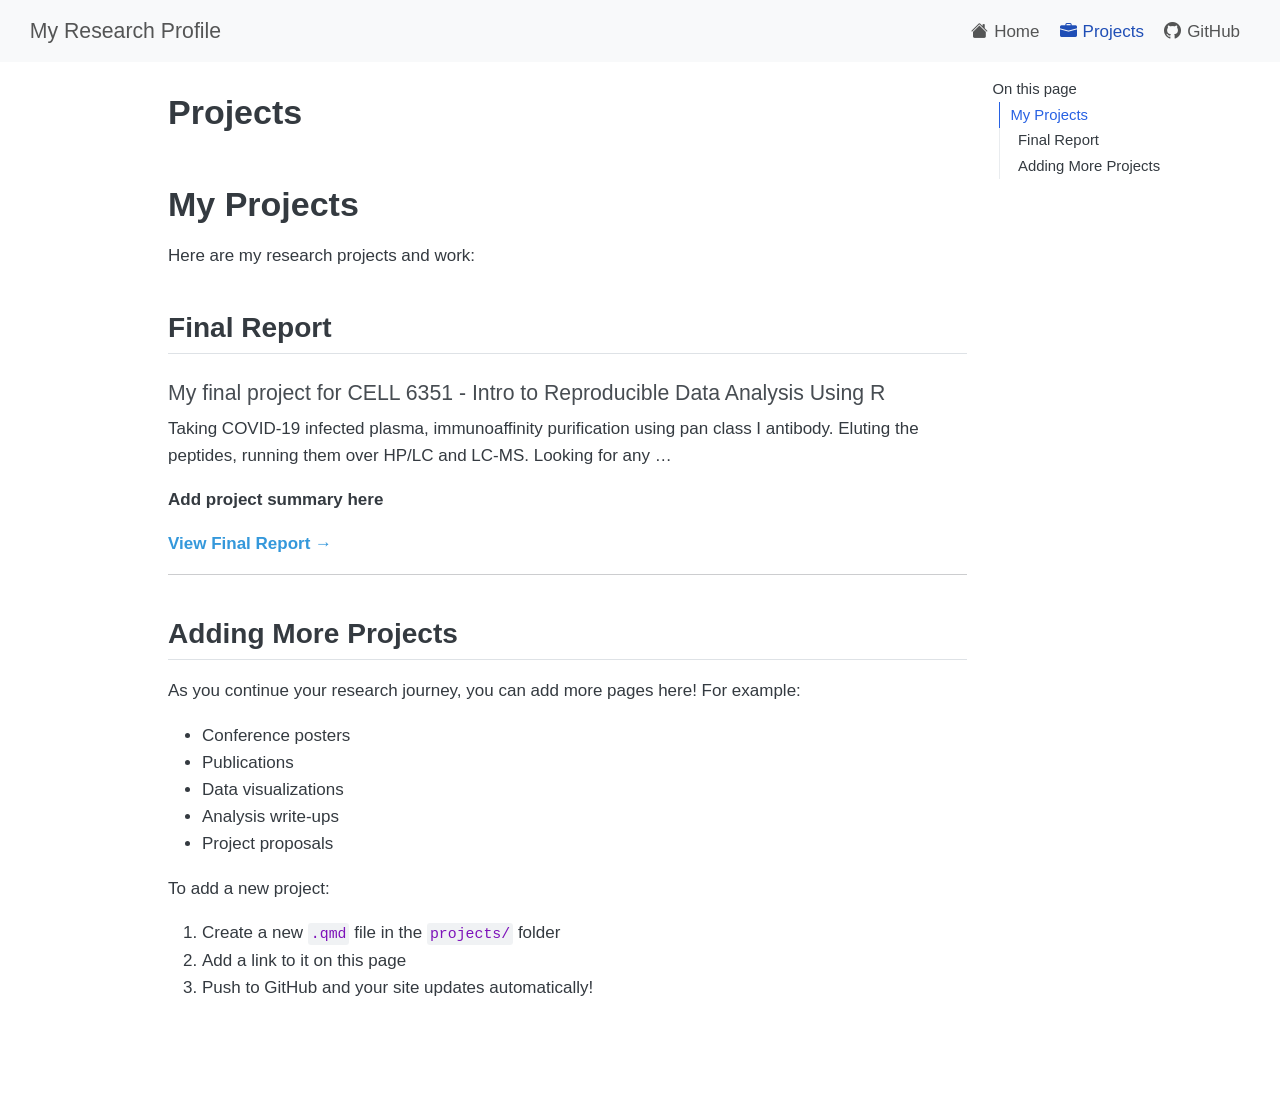
==== docs/projects.html @ 72cbbddb "made website" ====
<!DOCTYPE html>
<html xmlns="http://www.w3.org/1999/xhtml" lang="en" xml:lang="en"><head>

<meta charset="utf-8">
<meta name="generator" content="quarto-1.9.38">

<meta name="viewport" content="width=device-width, initial-scale=1.0, user-scalable=yes">


<title>Projects – My Research Profile</title>
<style>
/* Default styles provided by pandoc.
** See https://pandoc.org/MANUAL.html#variables-for-html for config info.
*/
code{white-space: pre-wrap;}
span.smallcaps{font-variant: small-caps;}
div.columns{display: flex; gap: min(4vw, 1.5em);}
div.column{flex: auto; overflow-x: auto;}
div.hanging-indent{margin-left: 1.5em; text-indent: -1.5em;}
ul.task-list{list-style: none;}
ul.task-list li input[type="checkbox"] {
  width: 0.8em;
  margin: 0 0.8em 0.2em -1em; /* quarto-specific, see https://github.com/quarto-dev/quarto-cli/issues/4556 */ 
  vertical-align: middle;
}
</style>


<script src="site_libs/quarto-nav/quarto-nav.js"></script>
<script src="site_libs/quarto-nav/headroom.min.js"></script>
<script src="site_libs/clipboard/clipboard.min.js"></script>
<script src="site_libs/quarto-search/autocomplete.umd.js"></script>
<script src="site_libs/quarto-search/fuse.min.js"></script>
<script src="site_libs/quarto-search/quarto-search.js"></script>
<meta name="quarto:offset" content="./">
<script src="site_libs/quarto-html/quarto.js" type="module"></script>
<script src="site_libs/quarto-html/tabsets/tabsets.js" type="module"></script>
<script src="site_libs/quarto-html/popper.min.js"></script>
<script src="site_libs/quarto-html/tippy.umd.min.js"></script>
<script src="site_libs/quarto-html/anchor.min.js"></script>
<link href="site_libs/quarto-html/tippy.css" rel="stylesheet">
<link href="site_libs/quarto-html/quarto-syntax-highlighting-15634bcf2e68342d4ad2dfa704d543f6.css" rel="stylesheet" id="quarto-text-highlighting-styles">
<script src="site_libs/bootstrap/bootstrap.min.js"></script>
<link href="site_libs/bootstrap/bootstrap-icons.css" rel="stylesheet">
<link href="site_libs/bootstrap/bootstrap-bda65858d638fb4c085804bc14c4d351.min.css" rel="stylesheet" append-hash="true" id="quarto-bootstrap" data-mode="light">
<script id="quarto-search-options" type="application/json">{
  "location": "navbar",
  "copy-button": false,
  "collapse-after": 3,
  "panel-placement": "end",
  "type": "overlay",
  "limit": 50,
  "keyboard-shortcut": [
    "f",
    "/",
    "s"
  ],
  "show-item-context": false,
  "language": {
    "search-no-results-text": "No results",
    "search-matching-documents-text": "matching documents",
    "search-copy-link-title": "Copy link to search",
    "search-hide-matches-text": "Hide additional matches",
    "search-more-match-text": "more match in this document",
    "search-more-matches-text": "more matches in this document",
    "search-clear-button-title": "Clear",
    "search-text-placeholder": "",
    "search-detached-cancel-button-title": "Cancel",
    "search-submit-button-title": "Submit",
    "search-label": "Search"
  }
}</script>


<link rel="stylesheet" href="styles.css">
</head>

<body class="nav-fixed quarto-light">

<div id="quarto-search-results"></div>
  <header id="quarto-header" class="headroom fixed-top">
    <nav class="navbar navbar-expand-lg " data-bs-theme="dark">
      <div class="navbar-container container-fluid">
      <div class="navbar-brand-container mx-auto">
    <a class="navbar-brand" href="./index.html">
    <span class="navbar-title">My Research Profile</span>
    </a>
  </div>
          <button class="navbar-toggler" type="button" data-bs-toggle="collapse" data-bs-target="#navbarCollapse" aria-controls="navbarCollapse" role="menu" aria-expanded="false" aria-label="Toggle navigation" onclick="if (window.quartoToggleHeadroom) { window.quartoToggleHeadroom(); }">
  <span class="navbar-toggler-icon"></span>
</button>
          <div class="collapse navbar-collapse" id="navbarCollapse">
            <ul class="navbar-nav navbar-nav-scroll ms-auto">
  <li class="nav-item">
    <a class="nav-link" href="./index.html"> <i class="bi bi-house-fill" role="img">
</i> 
<span class="menu-text">Home</span></a>
  </li>  
  <li class="nav-item">
    <a class="nav-link active" href="./projects.html" aria-current="page"> <i class="bi bi-briefcase-fill" role="img">
</i> 
<span class="menu-text">Projects</span></a>
  </li>  
  <li class="nav-item">
    <a class="nav-link" href="https://github.com"> <i class="bi bi-github" role="img">
</i> 
<span class="menu-text">GitHub</span></a>
  </li>  
</ul>
          </div> <!-- /navcollapse -->
            <div class="quarto-navbar-tools">
</div>
      </div> <!-- /container-fluid -->
    </nav>
</header>
<!-- content -->
<div id="quarto-content" class="quarto-container page-columns page-rows-contents page-layout-article page-navbar">
<!-- sidebar -->
<!-- margin-sidebar -->
    <div id="quarto-margin-sidebar" class="sidebar margin-sidebar">
        <nav id="TOC" role="doc-toc" class="toc-active">
    <h2 id="toc-title">On this page</h2>
   
  <ul>
  <li><a href="#my-projects" id="toc-my-projects" class="nav-link active" data-scroll-target="#my-projects">My Projects</a>
  <ul class="collapse">
  <li><a href="#final-report" id="toc-final-report" class="nav-link" data-scroll-target="#final-report">Final Report</a></li>
  <li><a href="#adding-more-projects" id="toc-adding-more-projects" class="nav-link" data-scroll-target="#adding-more-projects">Adding More Projects</a></li>
  </ul></li>
  </ul>
</nav>
    </div>
<!-- main -->
<main class="content" id="quarto-document-content">

<header id="title-block-header" class="quarto-title-block default">
<div class="quarto-title">
<h1 class="title">Projects</h1>
</div>



<div class="quarto-title-meta">

    
  
    
  </div>
  


</header>


<section id="my-projects" class="level1">
<h1>My Projects</h1>
<p>Here are my research projects and work:</p>
<section id="final-report" class="level2">
<h2 class="anchored" data-anchor-id="final-report">Final Report</h2>
<section id="my-final-project-for-cell-6351---intro-to-reproducible-data-analysis-using-r" class="level4">
<h4 class="anchored" data-anchor-id="my-final-project-for-cell-6351---intro-to-reproducible-data-analysis-using-r">My final project for CELL 6351 - Intro to Reproducible Data Analysis Using R</h4>
<p>Taking COVID-19 infected plasma, immunoaffinity purification using pan class I antibody. Eluting the peptides, running them over HP/LC and LC-MS. Looking for any …</p>
<p><strong>Add project summary here</strong></p>
<p><a href="./projects/sHLA_covid_peptides.html"><strong>View Final Report</strong> →</a></p>
<hr>
</section>
</section>
<section id="adding-more-projects" class="level2">
<h2 class="anchored" data-anchor-id="adding-more-projects">Adding More Projects</h2>
<p>As you continue your research journey, you can add more pages here! For example:</p>
<ul>
<li>Conference posters</li>
<li>Publications</li>
<li>Data visualizations</li>
<li>Analysis write-ups</li>
<li>Project proposals</li>
</ul>
<p>To add a new project:</p>
<ol type="1">
<li>Create a new <code>.qmd</code> file in the <code>projects/</code> folder</li>
<li>Add a link to it on this page</li>
<li>Push to GitHub and your site updates automatically!</li>
</ol>


</section>
</section>

</main> <!-- /main -->
<script id="quarto-html-after-body" type="application/javascript">
  window.document.addEventListener("DOMContentLoaded", function (event) {
    const icon = "";
    const anchorJS = new window.AnchorJS();
    anchorJS.options = {
      placement: 'right',
      icon: icon
    };
    anchorJS.add('.anchored');
    const isCodeAnnotation = (el) => {
      for (const clz of el.classList) {
        if (clz.startsWith('code-annotation-')) {                     
          return true;
        }
      }
      return false;
    }
    const onCopySuccess = function(e) {
      // button target
      const button = e.trigger;
      // don't keep focus
      button.blur();
      // flash "checked"
      button.classList.add('code-copy-button-checked');
      var currentTitle = button.getAttribute("title");
      button.setAttribute("title", "Copied!");
      let tooltip;
      if (window.bootstrap) {
        button.setAttribute("data-bs-toggle", "tooltip");
        button.setAttribute("data-bs-placement", "left");
        button.setAttribute("data-bs-title", "Copied!");
        tooltip = new bootstrap.Tooltip(button, 
          { trigger: "manual", 
            customClass: "code-copy-button-tooltip",
            offset: [0, -8]});
        tooltip.show();    
      }
      setTimeout(function() {
        if (tooltip) {
          tooltip.hide();
          button.removeAttribute("data-bs-title");
          button.removeAttribute("data-bs-toggle");
          button.removeAttribute("data-bs-placement");
        }
        button.setAttribute("title", currentTitle);
        button.classList.remove('code-copy-button-checked');
      }, 1000);
      // clear code selection
      e.clearSelection();
    }
    const getTextToCopy = function(trigger) {
      const outerScaffold = trigger.parentElement.cloneNode(true);
      const codeEl = outerScaffold.querySelector('code');
      for (const childEl of codeEl.children) {
        if (isCodeAnnotation(childEl)) {
          childEl.remove();
        }
      }
      return codeEl.innerText;
    }
    const clipboard = new window.ClipboardJS('.code-copy-button:not([data-in-quarto-modal])', {
      text: getTextToCopy
    });
    clipboard.on('success', onCopySuccess);
    if (window.document.getElementById('quarto-embedded-source-code-modal')) {
      const clipboardModal = new window.ClipboardJS('.code-copy-button[data-in-quarto-modal]', {
        text: getTextToCopy,
        container: window.document.getElementById('quarto-embedded-source-code-modal')
      });
      clipboardModal.on('success', onCopySuccess);
    }
      var localhostRegex = new RegExp(/^(?:http|https):\/\/localhost\:?[0-9]*\//);
      var mailtoRegex = new RegExp(/^mailto:/);
        var filterRegex = new RegExp('/' + window.location.host + '/');
      var isInternal = (href) => {
          return filterRegex.test(href) || localhostRegex.test(href) || mailtoRegex.test(href);
      }
      // Inspect non-navigation links and adorn them if external
     var links = window.document.querySelectorAll('a[href]:not(.nav-link):not(.navbar-brand):not(.toc-action):not(.sidebar-link):not(.sidebar-item-toggle):not(.pagination-link):not(.no-external):not([aria-hidden]):not(.dropdown-item):not(.quarto-navigation-tool):not(.about-link)');
      for (var i=0; i<links.length; i++) {
        const link = links[i];
        if (!isInternal(link.href)) {
          // undo the damage that might have been done by quarto-nav.js in the case of
          // links that we want to consider external
          if (link.dataset.originalHref !== undefined) {
            link.href = link.dataset.originalHref;
          }
        }
      }
    function tippyHover(el, contentFn, onTriggerFn, onUntriggerFn) {
      const config = {
        allowHTML: true,
        maxWidth: 500,
        delay: 100,
        arrow: false,
        appendTo: function(el) {
            return el.parentElement;
        },
        interactive: true,
        interactiveBorder: 10,
        theme: 'quarto',
        placement: 'bottom-start',
      };
      if (contentFn) {
        config.content = contentFn;
      }
      if (onTriggerFn) {
        config.onTrigger = onTriggerFn;
      }
      if (onUntriggerFn) {
        config.onUntrigger = onUntriggerFn;
      }
      window.tippy(el, config); 
    }
    const noterefs = window.document.querySelectorAll('a[role="doc-noteref"]');
    for (var i=0; i<noterefs.length; i++) {
      const ref = noterefs[i];
      tippyHover(ref, function() {
        // use id or data attribute instead here
        let href = ref.getAttribute('data-footnote-href') || ref.getAttribute('href');
        try { href = new URL(href).hash; } catch {}
        const id = href.replace(/^#\/?/, "");
        const note = window.document.getElementById(id);
        if (note) {
          return note.innerHTML;
        } else {
          return "";
        }
      });
    }
    const xrefs = window.document.querySelectorAll('a.quarto-xref');
    const processXRef = (id, note) => {
      // Strip column container classes
      const stripColumnClz = (el) => {
        el.classList.remove("page-full", "page-columns");
        if (el.children) {
          for (const child of el.children) {
            stripColumnClz(child);
          }
        }
      }
      stripColumnClz(note)
      if (id === null || id.startsWith('sec-')) {
        // Special case sections, only their first couple elements
        const container = document.createElement("div");
        if (note.children && note.children.length > 2) {
          container.appendChild(note.children[0].cloneNode(true));
          for (let i = 1; i < note.children.length; i++) {
            const child = note.children[i];
            if (child.tagName === "P" && child.innerText === "") {
              continue;
            } else {
              container.appendChild(child.cloneNode(true));
              break;
            }
          }
          if (window.Quarto?.typesetMath) {
            window.Quarto.typesetMath(container);
          }
          return container.innerHTML
        } else {
          if (window.Quarto?.typesetMath) {
            window.Quarto.typesetMath(note);
          }
          return note.innerHTML;
        }
      } else {
        // Remove any anchor links if they are present
        const anchorLink = note.querySelector('a.anchorjs-link');
        if (anchorLink) {
          anchorLink.remove();
        }
        if (window.Quarto?.typesetMath) {
          window.Quarto.typesetMath(note);
        }
        if (note.classList.contains("callout")) {
          return note.outerHTML;
        } else {
          return note.innerHTML;
        }
      }
    }
    for (var i=0; i<xrefs.length; i++) {
      const xref = xrefs[i];
      tippyHover(xref, undefined, function(instance) {
        instance.disable();
        let url = xref.getAttribute('href');
        let hash = undefined; 
        if (url.startsWith('#')) {
          hash = url;
        } else {
          try { hash = new URL(url).hash; } catch {}
        }
        if (hash) {
          const id = hash.replace(/^#\/?/, "");
          const note = window.document.getElementById(id);
          if (note !== null) {
            try {
              const html = processXRef(id, note.cloneNode(true));
              instance.setContent(html);
            } finally {
              instance.enable();
              instance.show();
            }
          } else {
            // See if we can fetch this
            fetch(url.split('#')[0])
            .then(res => res.text())
            .then(html => {
              const parser = new DOMParser();
              const htmlDoc = parser.parseFromString(html, "text/html");
              const note = htmlDoc.getElementById(id);
              if (note !== null) {
                const html = processXRef(id, note);
                instance.setContent(html);
              } 
            }).finally(() => {
              instance.enable();
              instance.show();
            });
          }
        } else {
          // See if we can fetch a full url (with no hash to target)
          // This is a special case and we should probably do some content thinning / targeting
          fetch(url)
          .then(res => res.text())
          .then(html => {
            const parser = new DOMParser();
            const htmlDoc = parser.parseFromString(html, "text/html");
            const note = htmlDoc.querySelector('main.content');
            if (note !== null) {
              // This should only happen for chapter cross references
              // (since there is no id in the URL)
              // remove the first header
              if (note.children.length > 0 && note.children[0].tagName === "HEADER") {
                note.children[0].remove();
              }
              const html = processXRef(null, note);
              instance.setContent(html);
            } 
          }).finally(() => {
            instance.enable();
            instance.show();
          });
        }
      }, function(instance) {
      });
    }
        let selectedAnnoteEl;
        const selectorForAnnotation = ( cell, annotation) => {
          let cellAttr = 'data-code-cell="' + cell + '"';
          let lineAttr = 'data-code-annotation="' +  annotation + '"';
          const selector = 'span[' + cellAttr + '][' + lineAttr + ']';
          return selector;
        }
        const selectCodeLines = (annoteEl) => {
          const doc = window.document;
          const targetCell = annoteEl.getAttribute("data-target-cell");
          const targetAnnotation = annoteEl.getAttribute("data-target-annotation");
          const annoteSpan = window.document.querySelector(selectorForAnnotation(targetCell, targetAnnotation));
          const lines = annoteSpan.getAttribute("data-code-lines").split(",");
          const lineIds = lines.map((line) => {
            return targetCell + "-" + line;
          })
          let top = null;
          let height = null;
          let parent = null;
          if (lineIds.length > 0) {
              //compute the position of the single el (top and bottom and make a div)
              const el = window.document.getElementById(lineIds[0]);
              top = el.offsetTop;
              height = el.offsetHeight;
              parent = el.parentElement.parentElement;
            if (lineIds.length > 1) {
              const lastEl = window.document.getElementById(lineIds[lineIds.length - 1]);
              const bottom = lastEl.offsetTop + lastEl.offsetHeight;
              height = bottom - top;
            }
            if (top !== null && height !== null && parent !== null) {
              // cook up a div (if necessary) and position it 
              let div = window.document.getElementById("code-annotation-line-highlight");
              if (div === null) {
                div = window.document.createElement("div");
                div.setAttribute("id", "code-annotation-line-highlight");
                div.style.position = 'absolute';
                parent.appendChild(div);
              }
              div.style.top = top - 2 + "px";
              div.style.height = height + 4 + "px";
              div.style.left = 0;
              let gutterDiv = window.document.getElementById("code-annotation-line-highlight-gutter");
              if (gutterDiv === null) {
                gutterDiv = window.document.createElement("div");
                gutterDiv.setAttribute("id", "code-annotation-line-highlight-gutter");
                gutterDiv.style.position = 'absolute';
                const codeCell = window.document.getElementById(targetCell);
                const gutter = codeCell.querySelector('.code-annotation-gutter');
                gutter.appendChild(gutterDiv);
              }
              gutterDiv.style.top = top - 2 + "px";
              gutterDiv.style.height = height + 4 + "px";
            }
            selectedAnnoteEl = annoteEl;
          }
        };
        const unselectCodeLines = () => {
          const elementsIds = ["code-annotation-line-highlight", "code-annotation-line-highlight-gutter"];
          elementsIds.forEach((elId) => {
            const div = window.document.getElementById(elId);
            if (div) {
              div.remove();
            }
          });
          selectedAnnoteEl = undefined;
        };
          // Handle positioning of the toggle
      window.addEventListener(
        "resize",
        throttle(() => {
          elRect = undefined;
          if (selectedAnnoteEl) {
            selectCodeLines(selectedAnnoteEl);
          }
        }, 10)
      );
      function throttle(fn, ms) {
      let throttle = false;
      let timer;
        return (...args) => {
          if(!throttle) { // first call gets through
              fn.apply(this, args);
              throttle = true;
          } else { // all the others get throttled
              if(timer) clearTimeout(timer); // cancel #2
              timer = setTimeout(() => {
                fn.apply(this, args);
                timer = throttle = false;
              }, ms);
          }
        };
      }
        // Attach click handler to the DT
        const annoteDls = window.document.querySelectorAll('dt[data-target-cell]');
        for (const annoteDlNode of annoteDls) {
          annoteDlNode.addEventListener('click', (event) => {
            const clickedEl = event.target;
            if (clickedEl !== selectedAnnoteEl) {
              unselectCodeLines();
              const activeEl = window.document.querySelector('dt[data-target-cell].code-annotation-active');
              if (activeEl) {
                activeEl.classList.remove('code-annotation-active');
              }
              selectCodeLines(clickedEl);
              clickedEl.classList.add('code-annotation-active');
            } else {
              // Unselect the line
              unselectCodeLines();
              clickedEl.classList.remove('code-annotation-active');
            }
          });
        }
    const findCites = (el) => {
      const parentEl = el.parentElement;
      if (parentEl) {
        const cites = parentEl.dataset.cites;
        if (cites) {
          return {
            el,
            cites: cites.split(' ')
          };
        } else {
          return findCites(el.parentElement)
        }
      } else {
        return undefined;
      }
    };
    var bibliorefs = window.document.querySelectorAll('a[role="doc-biblioref"]');
    for (var i=0; i<bibliorefs.length; i++) {
      const ref = bibliorefs[i];
      const citeInfo = findCites(ref);
      if (citeInfo) {
        tippyHover(citeInfo.el, function() {
          var popup = window.document.createElement('div');
          citeInfo.cites.forEach(function(cite) {
            var citeDiv = window.document.createElement('div');
            citeDiv.classList.add('hanging-indent');
            citeDiv.classList.add('csl-entry');
            var biblioDiv = window.document.getElementById('ref-' + cite);
            if (biblioDiv) {
              citeDiv.innerHTML = biblioDiv.innerHTML;
            }
            popup.appendChild(citeDiv);
          });
          return popup.innerHTML;
        });
      }
    }
  });
  </script>
</div> <!-- /content -->




</body></html>
---- docs/site_libs/quarto-html/tippy.css ----
.tippy-box[data-animation=fade][data-state=hidden]{opacity:0}[data-tippy-root]{max-width:calc(100vw - 10px)}.tippy-box{position:relative;background-color:#333;color:#fff;border-radius:4px;font-size:14px;line-height:1.4;white-space:normal;outline:0;transition-property:transform,visibility,opacity}.tippy-box[data-placement^=top]>.tippy-arrow{bottom:0}.tippy-box[data-placement^=top]>.tippy-arrow:before{bottom:-7px;left:0;border-width:8px 8px 0;border-top-color:initial;transform-origin:center top}.tippy-box[data-placement^=bottom]>.tippy-arrow{top:0}.tippy-box[data-placement^=bottom]>.tippy-arrow:before{top:-7px;left:0;border-width:0 8px 8px;border-bottom-color:initial;transform-origin:center bottom}.tippy-box[data-placement^=left]>.tippy-arrow{right:0}.tippy-box[data-placement^=left]>.tippy-arrow:before{border-width:8px 0 8px 8px;border-left-color:initial;right:-7px;transform-origin:center left}.tippy-box[data-placement^=right]>.tippy-arrow{left:0}.tippy-box[data-placement^=right]>.tippy-arrow:before{left:-7px;border-width:8px 8px 8px 0;border-right-color:initial;transform-origin:center right}.tippy-box[data-inertia][data-state=visible]{transition-timing-function:cubic-bezier(.54,1.5,.38,1.11)}.tippy-arrow{width:16px;height:16px;color:#333}.tippy-arrow:before{content:"";position:absolute;border-color:transparent;border-style:solid}.tippy-content{position:relative;padding:5px 9px;z-index:1}
---- docs/site_libs/quarto-html/quarto-syntax-highlighting-15634bcf2e68342d4ad2dfa704d543f6.css ----
/* quarto syntax highlight colors */
:root {
  --quarto-hl-ot-color: #003B4F;
  --quarto-hl-at-color: #657422;
  --quarto-hl-ss-color: #20794D;
  --quarto-hl-an-color: #5E5E5E;
  --quarto-hl-fu-color: #4758AB;
  --quarto-hl-st-color: #20794D;
  --quarto-hl-cf-color: #003B4F;
  --quarto-hl-op-color: #5E5E5E;
  --quarto-hl-er-color: #AD0000;
  --quarto-hl-bn-color: #AD0000;
  --quarto-hl-al-color: #AD0000;
  --quarto-hl-va-color: #111111;
  --quarto-hl-bu-color: inherit;
  --quarto-hl-ex-color: inherit;
  --quarto-hl-pp-color: #AD0000;
  --quarto-hl-in-color: #5E5E5E;
  --quarto-hl-vs-color: #20794D;
  --quarto-hl-wa-color: #5E5E5E;
  --quarto-hl-do-color: #5E5E5E;
  --quarto-hl-im-color: #00769E;
  --quarto-hl-ch-color: #20794D;
  --quarto-hl-dt-color: #AD0000;
  --quarto-hl-fl-color: #AD0000;
  --quarto-hl-co-color: #5E5E5E;
  --quarto-hl-cv-color: #5E5E5E;
  --quarto-hl-cn-color: #8f5902;
  --quarto-hl-sc-color: #5E5E5E;
  --quarto-hl-dv-color: #AD0000;
  --quarto-hl-kw-color: #003B4F;
}

/* other quarto variables */
:root {
  --quarto-font-monospace: SFMono-Regular, Menlo, Monaco, Consolas, "Liberation Mono", "Courier New", monospace;
}

/* syntax highlight based on Pandoc's rules */
pre > code.sourceCode > span {
  color: #003B4F;
}

code.sourceCode > span {
  color: #003B4F;
}

div.sourceCode,
div.sourceCode pre.sourceCode {
  color: #003B4F;
}

/* Normal */
code span {
  color: #003B4F;
}

/* Alert */
code span.al {
  color: #AD0000;
  font-style: inherit;
}

/* Annotation */
code span.an {
  color: #5E5E5E;
  font-style: inherit;
}

/* Attribute */
code span.at {
  color: #657422;
  font-style: inherit;
}

/* BaseN */
code span.bn {
  color: #AD0000;
  font-style: inherit;
}

/* BuiltIn */
code span.bu {
  font-style: inherit;
}

/* ControlFlow */
code span.cf {
  color: #003B4F;
  font-weight: bold;
  font-style: inherit;
}

/* Char */
code span.ch {
  color: #20794D;
  font-style: inherit;
}

/* Constant */
code span.cn {
  color: #8f5902;
  font-style: inherit;
}

/* Comment */
code span.co {
  color: #5E5E5E;
  font-style: inherit;
}

/* CommentVar */
code span.cv {
  color: #5E5E5E;
  font-style: italic;
}

/* Documentation */
code span.do {
  color: #5E5E5E;
  font-style: italic;
}

/* DataType */
code span.dt {
  color: #AD0000;
  font-style: inherit;
}

/* DecVal */
code span.dv {
  color: #AD0000;
  font-style: inherit;
}

/* Error */
code span.er {
  color: #AD0000;
  font-style: inherit;
}

/* Extension */
code span.ex {
  font-style: inherit;
}

/* Float */
code span.fl {
  color: #AD0000;
  font-style: inherit;
}

/* Function */
code span.fu {
  color: #4758AB;
  font-style: inherit;
}

/* Import */
code span.im {
  color: #00769E;
  font-style: inherit;
}

/* Information */
code span.in {
  color: #5E5E5E;
  font-style: inherit;
}

/* Keyword */
code span.kw {
  color: #003B4F;
  font-weight: bold;
  font-style: inherit;
}

/* Operator */
code span.op {
  color: #5E5E5E;
  font-style: inherit;
}

/* Other */
code span.ot {
  color: #003B4F;
  font-style: inherit;
}

/* Preprocessor */
code span.pp {
  color: #AD0000;
  font-style: inherit;
}

/* SpecialChar */
code span.sc {
  color: #5E5E5E;
  font-style: inherit;
}

/* SpecialString */
code span.ss {
  color: #20794D;
  font-style: inherit;
}

/* String */
code span.st {
  color: #20794D;
  font-style: inherit;
}

/* Variable */
code span.va {
  color: #111111;
  font-style: inherit;
}

/* VerbatimString */
code span.vs {
  color: #20794D;
  font-style: inherit;
}

/* Warning */
code span.wa {
  color: #5E5E5E;
  font-style: italic;
}

.prevent-inlining {
  content: "</";
}

/*# sourceMappingURL=f23921c56f73e400b49028c9186a1aa0.css.map */
---- docs/styles.css ----
/* Custom styles for student research profile */

/* Main content styling */
body {
  font-family: 'Segoe UI', Tahoma, Geneva, Verdana, sans-serif;
  line-height: 1.6;
}

/* Headings */
h1 {
  color: #2c3e50, ;
  margin-top: 1.5em;
}
h2 {
  color: #4287f5, ;
  margin-top: 1.5em;
}
h3 {
  color: #7823d9, ;
  margin-top: 1.5em;
}

/* Links */
a {
  color: #3498db;
  text-decoration: none;
}

a:hover {
  text-decoration: underline;
  color: #2980b9;
}

/* Code blocks */
code {
  background-color: #f4f4f4;
  padding: 0.2em 0.4em;
  border-radius: 3px;
}

pre {
  background-color: #f4f4f4;
  padding: 1em;
  border-radius: 5px;
  overflow-x: auto;
}

/* Tables */
table {
  border-collapse: collapse;
  width: 100%;
  margin: 1em 0;
}

table th,
table td {
  border: 1px solid #ddd;
  padding: 0.75em;
  text-align: left;
}

table th {
  background-color: #ecf0f1;
  font-weight: bold;
}

table tr:hover {
  background-color: #f9f9f9;
}

/* Blockquotes */
blockquote {
  border-left: 4px solid #3498db;
  padding-left: 1em;
  color: #666;
  font-style: italic;
  margin: 1em 0;
}
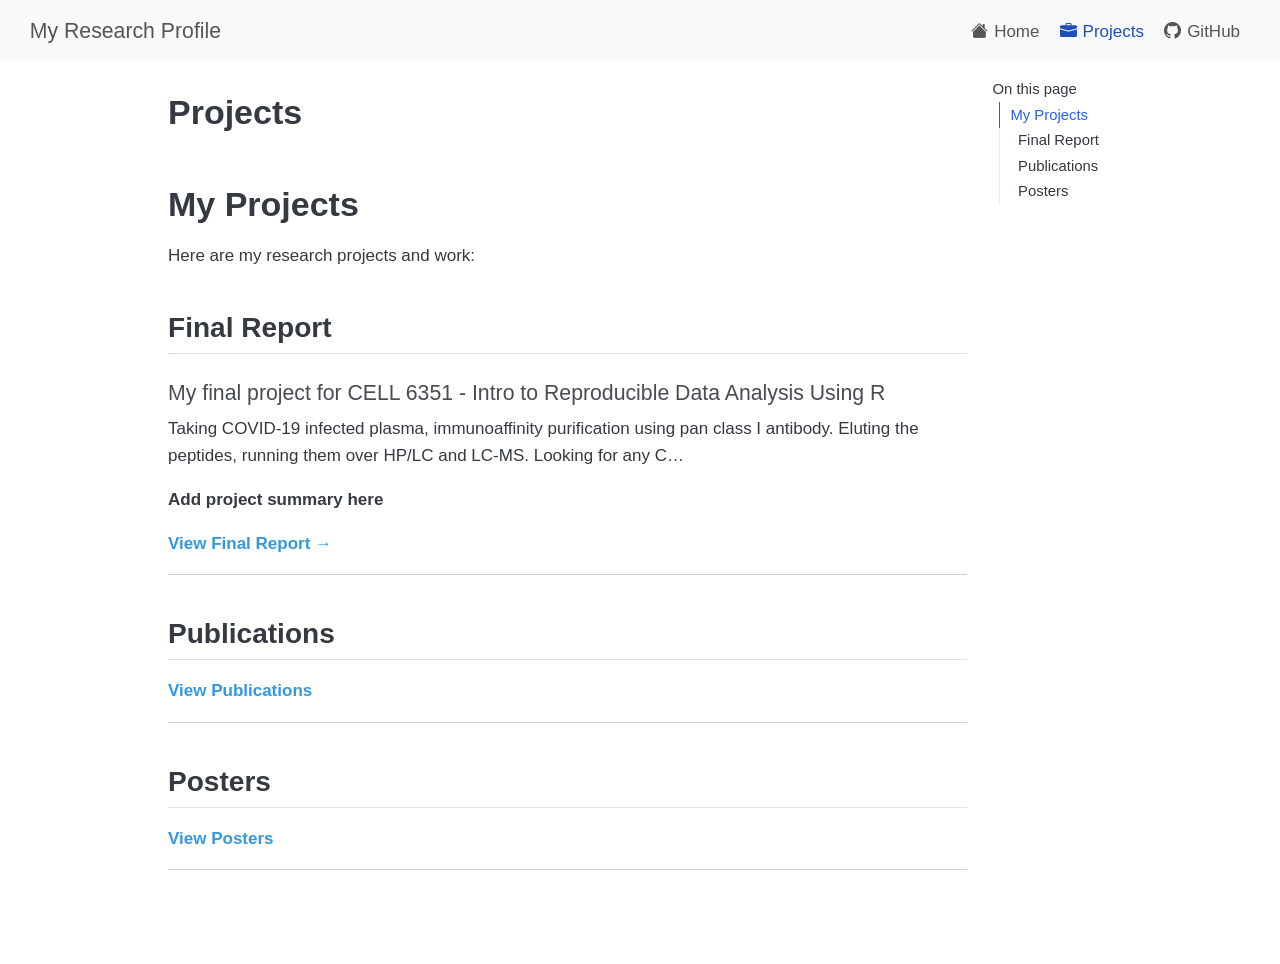
==== commit 51a44b22: "massive updates near complete if not complete" ====
--- a/docs/projects.html
+++ b/docs/projects.html
@@ -125,7 +125,8 @@
   <li><a href="#my-projects" id="toc-my-projects" class="nav-link active" data-scroll-target="#my-projects">My Projects</a>
   <ul class="collapse">
   <li><a href="#final-report" id="toc-final-report" class="nav-link" data-scroll-target="#final-report">Final Report</a></li>
-  <li><a href="#adding-more-projects" id="toc-adding-more-projects" class="nav-link" data-scroll-target="#adding-more-projects">Adding More Projects</a></li>
+  <li><a href="#publications" id="toc-publications" class="nav-link" data-scroll-target="#publications">Publications</a></li>
+  <li><a href="#posters" id="toc-posters" class="nav-link" data-scroll-target="#posters">Posters</a></li>
   </ul></li>
   </ul>
 </nav>
@@ -159,28 +160,21 @@
 <h2 class="anchored" data-anchor-id="final-report">Final Report</h2>
 <section id="my-final-project-for-cell-6351---intro-to-reproducible-data-analysis-using-r" class="level4">
 <h4 class="anchored" data-anchor-id="my-final-project-for-cell-6351---intro-to-reproducible-data-analysis-using-r">My final project for CELL 6351 - Intro to Reproducible Data Analysis Using R</h4>
-<p>Taking COVID-19 infected plasma, immunoaffinity purification using pan class I antibody. Eluting the peptides, running them over HP/LC and LC-MS. Looking for any …</p>
+<p>Taking COVID-19 infected plasma, immunoaffinity purification using pan class I antibody. Eluting the peptides, running them over HP/LC and LC-MS. Looking for any C…</p>
 <p><strong>Add project summary here</strong></p>
 <p><a href="./projects/sHLA_covid_peptides.html"><strong>View Final Report</strong> →</a></p>
 <hr>
 </section>
 </section>
-<section id="adding-more-projects" class="level2">
-<h2 class="anchored" data-anchor-id="adding-more-projects">Adding More Projects</h2>
-<p>As you continue your research journey, you can add more pages here! For example:</p>
-<ul>
-<li>Conference posters</li>
-<li>Publications</li>
-<li>Data visualizations</li>
-<li>Analysis write-ups</li>
-<li>Project proposals</li>
-</ul>
-<p>To add a new project:</p>
-<ol type="1">
-<li>Create a new <code>.qmd</code> file in the <code>projects/</code> folder</li>
-<li>Add a link to it on this page</li>
-<li>Push to GitHub and your site updates automatically!</li>
-</ol>
+<section id="publications" class="level2">
+<h2 class="anchored" data-anchor-id="publications">Publications</h2>
+<p><a href="./projects/publications.html"><strong>View Publications</strong></a></p>
+<hr>
+</section>
+<section id="posters" class="level2">
+<h2 class="anchored" data-anchor-id="posters">Posters</h2>
+<p><a href="./projects/posters.html"><strong>View Posters</strong></a></p>
+<hr>
 
 
 </section>
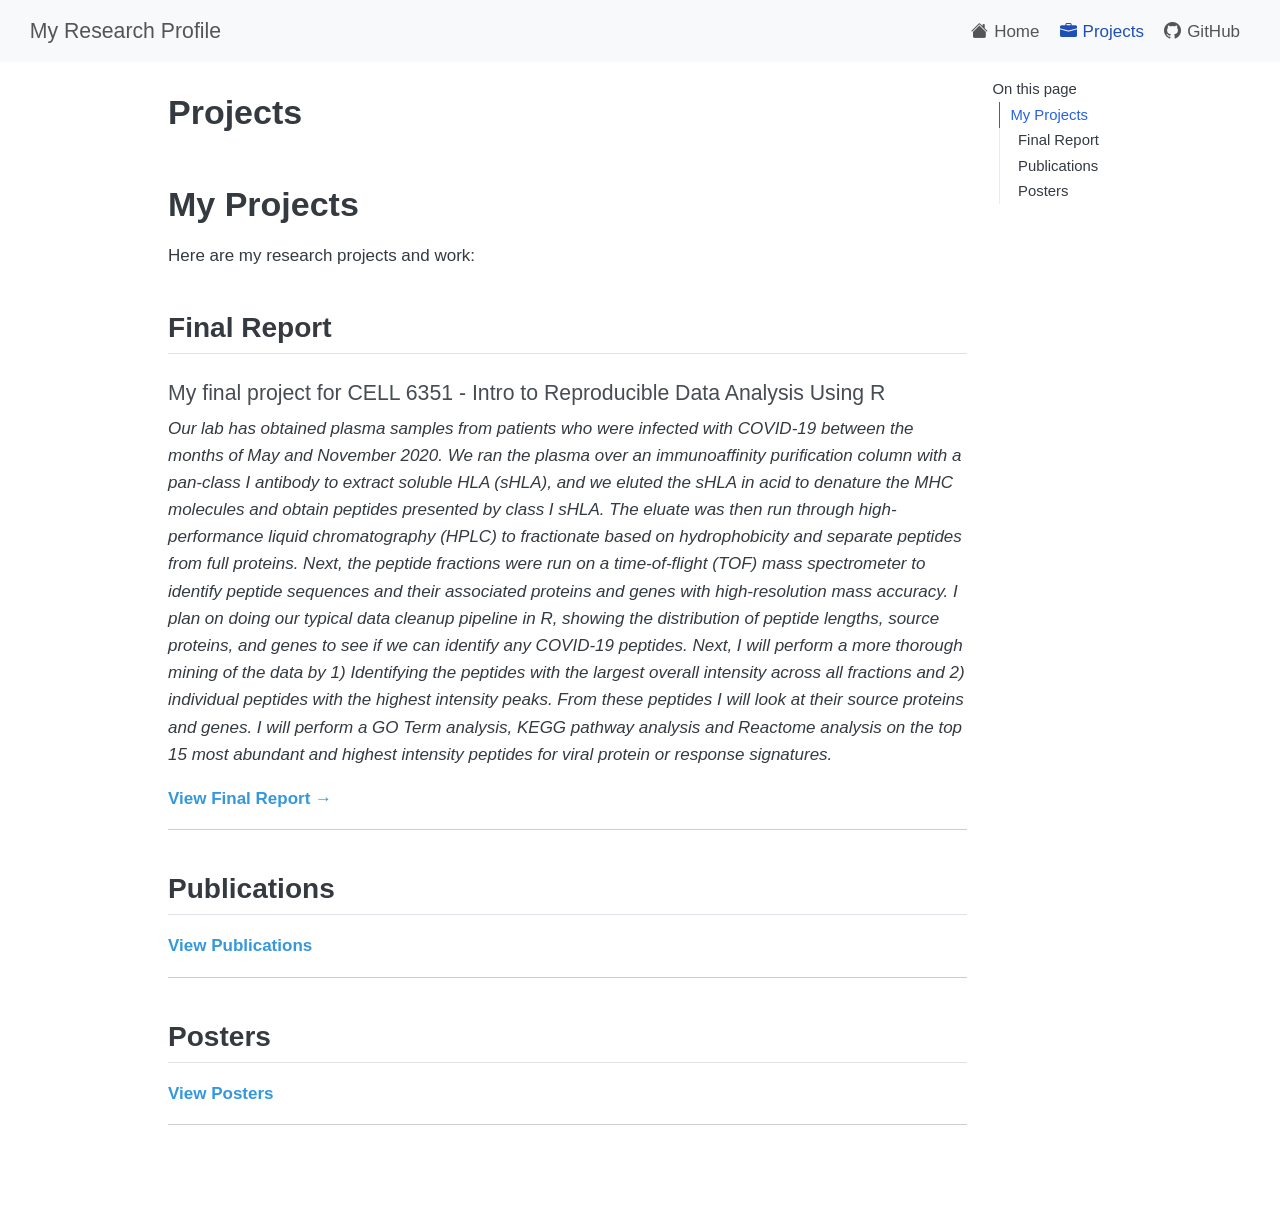
==== commit 515faa01: "updated conclusion and projects summary" ====
--- a/docs/projects.html
+++ b/docs/projects.html
@@ -160,8 +160,7 @@
 <h2 class="anchored" data-anchor-id="final-report">Final Report</h2>
 <section id="my-final-project-for-cell-6351---intro-to-reproducible-data-analysis-using-r" class="level4">
 <h4 class="anchored" data-anchor-id="my-final-project-for-cell-6351---intro-to-reproducible-data-analysis-using-r">My final project for CELL 6351 - Intro to Reproducible Data Analysis Using R</h4>
-<p>Taking COVID-19 infected plasma, immunoaffinity purification using pan class I antibody. Eluting the peptides, running them over HP/LC and LC-MS. Looking for any C…</p>
-<p><strong>Add project summary here</strong></p>
+<p><em>Our lab has obtained plasma samples from patients who were infected with COVID-19 between the months of May and November 2020. We ran the plasma over an immunoaffinity purification column with a pan-class I antibody to extract soluble HLA (sHLA), and we eluted the sHLA in acid to denature the MHC molecules and obtain peptides presented by class I sHLA. The eluate was then run through high-performance liquid chromatography (HPLC) to fractionate based on hydrophobicity and separate peptides from full proteins. Next, the peptide fractions were run on a time-of-flight (TOF) mass spectrometer to identify peptide sequences and their associated proteins and genes with high-resolution mass accuracy. I plan on doing our typical data cleanup pipeline in R, showing the distribution of peptide lengths, source proteins, and genes to see if we can identify any COVID-19 peptides. Next, I will perform a more thorough mining of the data by 1) Identifying the peptides with the largest overall intensity across all fractions and 2) individual peptides with the highest intensity peaks. From these peptides I will look at their source proteins and genes. I will perform a GO Term analysis, KEGG pathway analysis and Reactome analysis on the top 15 most abundant and highest intensity peptides for viral protein or response signatures.</em></p>
 <p><a href="./projects/sHLA_covid_peptides.html"><strong>View Final Report</strong> →</a></p>
 <hr>
 </section>
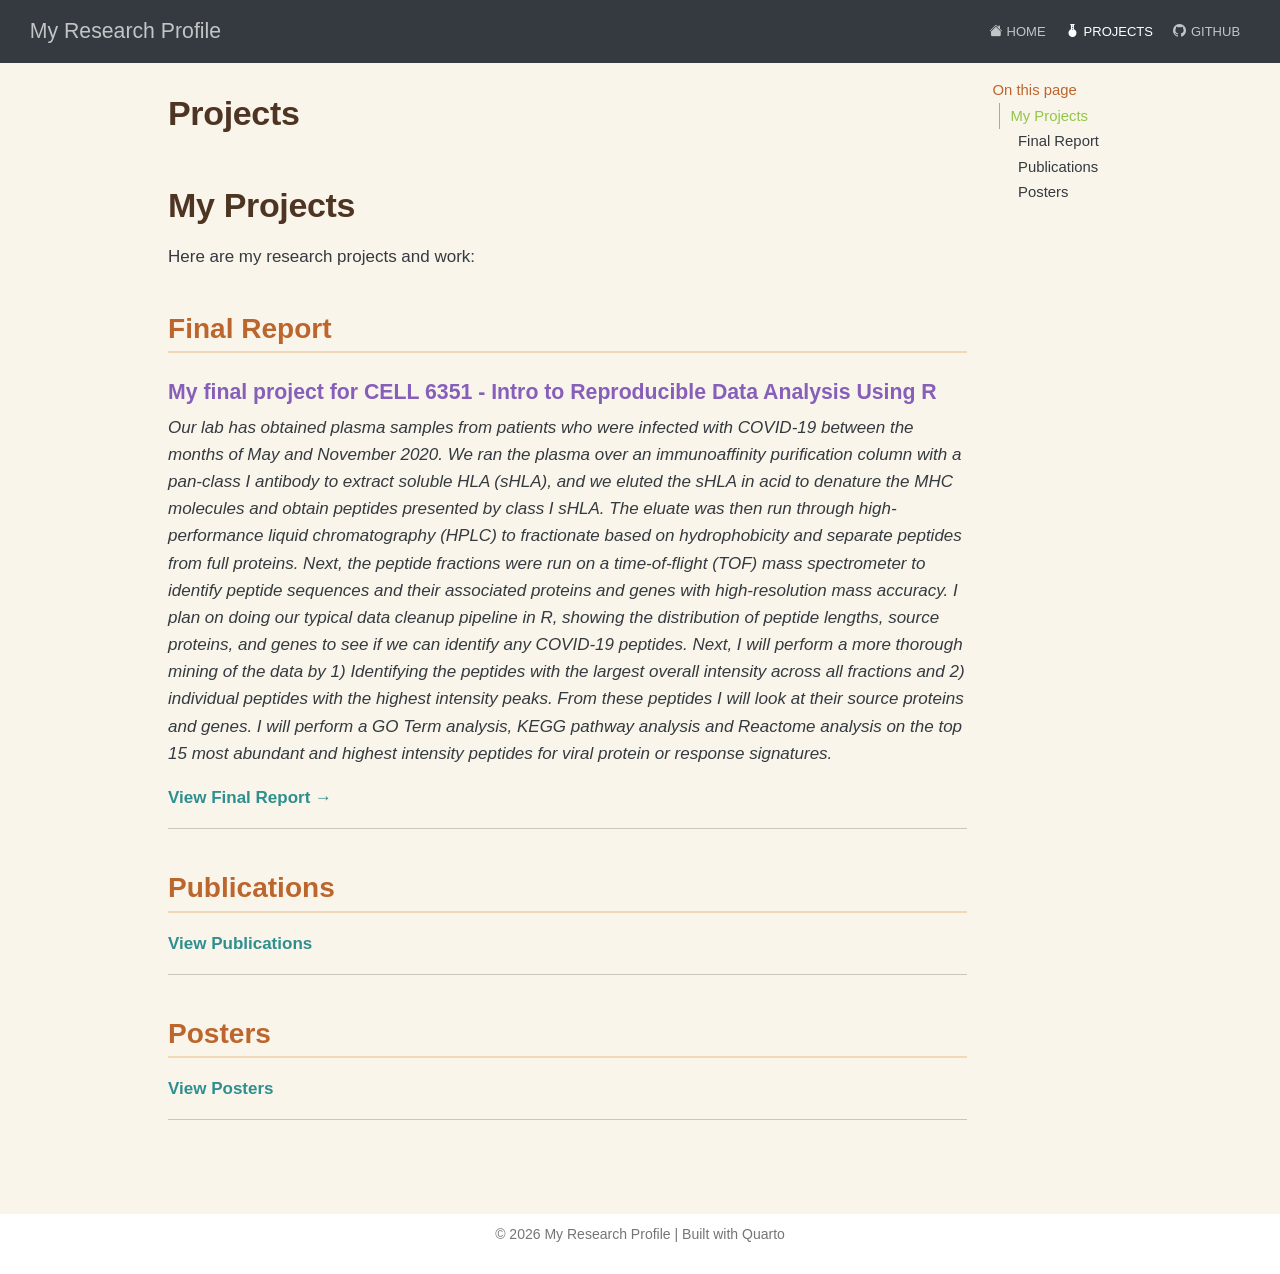
==== commit 28195e8d: "updated theme" ====
--- a/docs/projects.html
+++ b/docs/projects.html
@@ -33,6 +33,7 @@
 <script src="site_libs/quarto-search/fuse.min.js"></script>
 <script src="site_libs/quarto-search/quarto-search.js"></script>
 <meta name="quarto:offset" content="./">
+<link href="./favicon.ico" rel="icon">
 <script src="site_libs/quarto-html/quarto.js" type="module"></script>
 <script src="site_libs/quarto-html/tabsets/tabsets.js" type="module"></script>
 <script src="site_libs/quarto-html/popper.min.js"></script>
@@ -42,7 +43,7 @@
 <link href="site_libs/quarto-html/quarto-syntax-highlighting-15634bcf2e68342d4ad2dfa704d543f6.css" rel="stylesheet" id="quarto-text-highlighting-styles">
 <script src="site_libs/bootstrap/bootstrap.min.js"></script>
 <link href="site_libs/bootstrap/bootstrap-icons.css" rel="stylesheet">
-<link href="site_libs/bootstrap/bootstrap-bda65858d638fb4c085804bc14c4d351.min.css" rel="stylesheet" append-hash="true" id="quarto-bootstrap" data-mode="light">
+<link href="site_libs/bootstrap/bootstrap-aa5ef9033c42dbe9acf81d670cb50d40.min.css" rel="stylesheet" append-hash="true" id="quarto-bootstrap" data-mode="light">
 <script id="quarto-search-options" type="application/json">{
   "location": "navbar",
   "copy-button": false,
@@ -73,6 +74,9 @@
 
 
 <link rel="stylesheet" href="styles.css">
+<meta property="og:title" content="Projects – My Research Profile">
+<meta property="og:description" content="Research profile and project portfolio">
+<meta property="og:site_name" content="My Research Profile">
 </head>
 
 <body class="nav-fixed quarto-light">
@@ -97,12 +101,12 @@
 <span class="menu-text">Home</span></a>
   </li>  
   <li class="nav-item">
-    <a class="nav-link active" href="./projects.html" aria-current="page"> <i class="bi bi-briefcase-fill" role="img">
+    <a class="nav-link active" href="./projects.html" aria-current="page"> <i class="bi bi-flask-florence-fill" role="img">
 </i> 
 <span class="menu-text">Projects</span></a>
   </li>  
   <li class="nav-item">
-    <a class="nav-link" href="https://github.com"> <i class="bi bi-github" role="img">
+    <a class="nav-link" href="https://github.com/your-username"> <i class="bi bi-github" role="img">
 </i> 
 <span class="menu-text">GitHub</span></a>
   </li>  
@@ -253,7 +257,7 @@
     }
       var localhostRegex = new RegExp(/^(?:http|https):\/\/localhost\:?[0-9]*\//);
       var mailtoRegex = new RegExp(/^mailto:/);
-        var filterRegex = new RegExp('/' + window.location.host + '/');
+        var filterRegex = new RegExp("https:\/\/your-username\.github\.io\/your-repo");
       var isInternal = (href) => {
           return filterRegex.test(href) || localhostRegex.test(href) || mailtoRegex.test(href);
       }
@@ -581,6 +585,19 @@
   });
   </script>
 </div> <!-- /content -->
+<footer class="footer">
+  <div class="nav-footer">
+    <div class="nav-footer-left">
+      &nbsp;
+    </div>   
+    <div class="nav-footer-center">
+<p>© 2026 My Research Profile | Built with Quarto</p>
+</div>
+    <div class="nav-footer-right">
+      &nbsp;
+    </div>
+  </div>
+</footer>
 
 
 
--- a/docs/styles.css
+++ b/docs/styles.css
@@ -1,48 +1,77 @@
 /* Custom styles for student research profile */
+/* Chromatic palette layered on top of the Sandstone theme's warm neutrals */
 
 /* Main content styling */
 body {
   font-family: 'Segoe UI', Tahoma, Geneva, Verdana, sans-serif;
   line-height: 1.6;
+  background-color: #faf5ea;
 }
 
-/* Headings */
+/* Headings — warm-to-cool gradient across the hierarchy for visual rhythm */
 h1 {
-  color: #2c3e50, ;
+  color: #4e3523; /* burnt terracotta */
   margin-top: 1.5em;
+  font-weight: 700;
+  letter-spacing: -0.01em;
 }
+
 h2 {
-  color: #4287f5, ;
+  color: #bc662d; /* warm amber */
   margin-top: 1.5em;
+  font-weight: 600;
+  border-bottom: 2px solid #f0d9b5;
+  padding-bottom: 0.2em;
 }
+
 h3 {
-  color: #7823d9, ;
+  color: #e9ba89; /* muted teal */
   margin-top: 1.5em;
+  font-weight: 600;
+}
+
+h4, h5, h6 {
+  color: #7a4fb5; /* soft plum, closes out the gradient */
+  margin-top: 1.2em;
+  font-weight: 600;
 }
 
 /* Links */
 a {
-  color: #3498db;
+  color: #2f8f8f;
   text-decoration: none;
+  border-bottom: 1px solid transparent;
+  transition: border-color 0.15s ease, color 0.15s ease;
 }
 
 a:hover {
-  text-decoration: underline;
-  color: #2980b9;
+  color: #c1440e;
+  border-bottom-color: currentColor;
+  text-decoration: none;
 }
 
 /* Code blocks */
 code {
-  background-color: #f4f4f4;
-  padding: 0.2em 0.4em;
+  background-color: #d09d84;
+  color: #6e584e;
+  padding: 0.2em 0.45em;
   border-radius: 3px;
+  font-size: 0.9em;
 }
 
 pre {
-  background-color: #f4f4f4;
+  background-color: #ead4cc;
+  color: #784130;
   padding: 1em;
-  border-radius: 5px;
+  border-radius: 6px;
   overflow-x: auto;
+  border-left: 4px solid #d4923a;
+}
+
+pre code {
+  background-color: transparent;
+  color: inherit;
+  padding: 0;
 }
 
 /* Tables */
@@ -54,25 +83,33 @@
 
 table th,
 table td {
-  border: 1px solid #ddd;
+  border: 1px solid #e6dcc8;
   padding: 0.75em;
   text-align: left;
 }
 
 table th {
-  background-color: #ecf0f1;
+  background-color: #2f8f8f;
+  color: #ffffff;
   font-weight: bold;
 }
 
+table tr:nth-child(even) {
+  background-color: #faf5ea;
+}
+
 table tr:hover {
-  background-color: #f9f9f9;
+  background-color: #f0d9b5;
+  transition: background-color 0.15s ease;
 }
 
 /* Blockquotes */
 blockquote {
-  border-left: 4px solid #3498db;
-  padding-left: 1em;
-  color: #666;
+  border-left: 4px solid #c1440e;
+  background-color: #fdf6ec;
+  padding: 0.6em 1em;
+  color: #5a4a3a;
   font-style: italic;
   margin: 1em 0;
-}
+  border-radius: 0 4px 4px 0;
+}
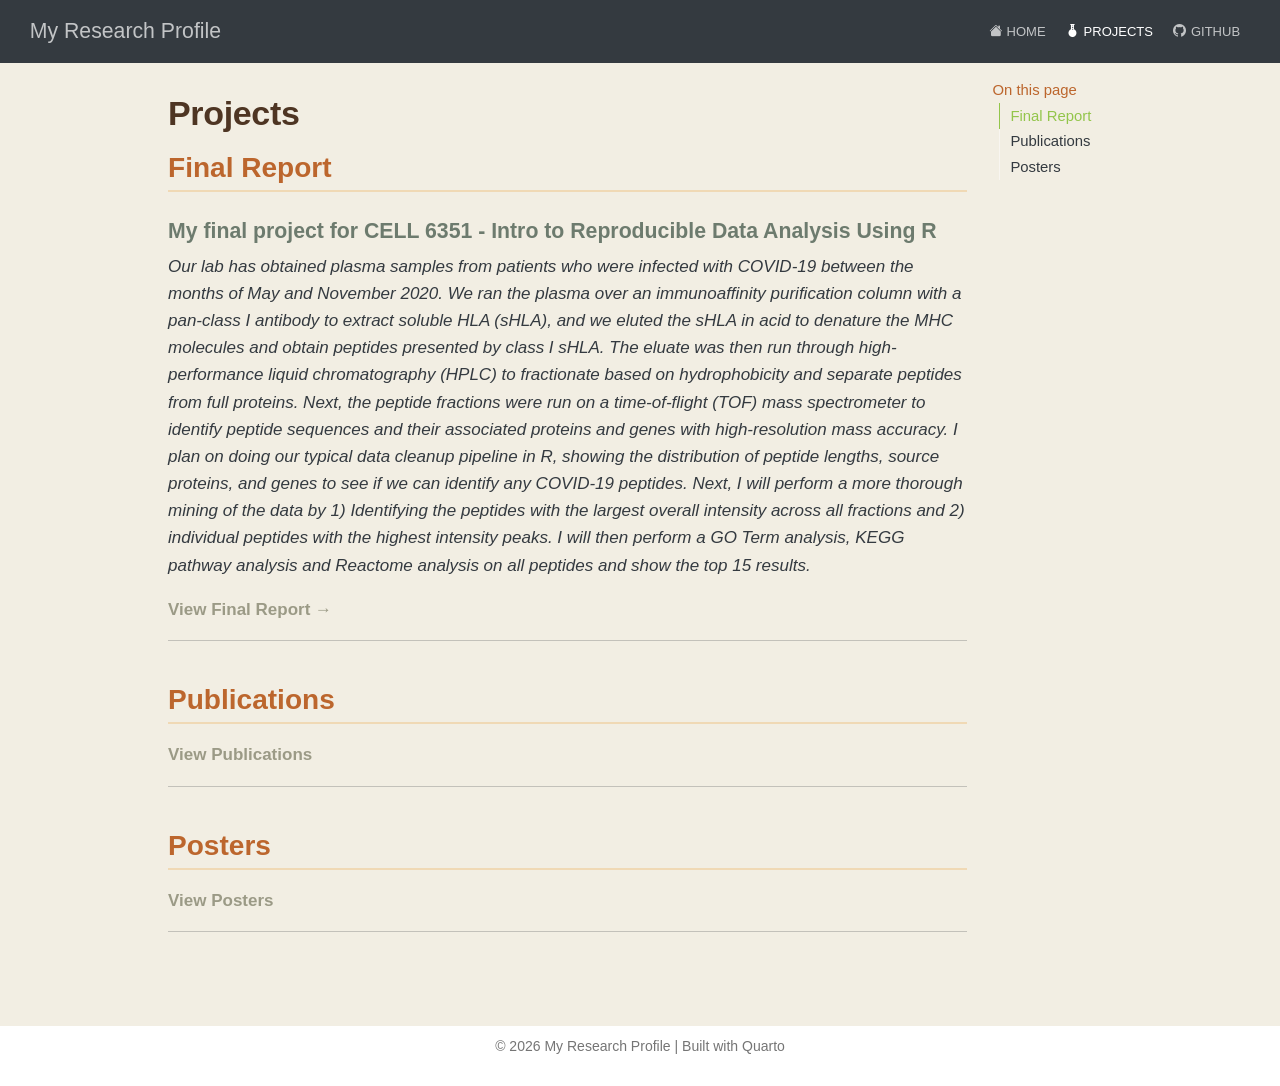
==== commit 022a82bc: "hopefully this is it" ====
--- a/docs/projects.html
+++ b/docs/projects.html
@@ -106,7 +106,7 @@
 <span class="menu-text">Projects</span></a>
   </li>  
   <li class="nav-item">
-    <a class="nav-link" href="https://github.com/your-username"> <i class="bi bi-github" role="img">
+    <a class="nav-link" href="https://github.com/silvanoross"> <i class="bi bi-github" role="img">
 </i> 
 <span class="menu-text">GitHub</span></a>
   </li>  
@@ -126,12 +126,9 @@
     <h2 id="toc-title">On this page</h2>
    
   <ul>
-  <li><a href="#my-projects" id="toc-my-projects" class="nav-link active" data-scroll-target="#my-projects">My Projects</a>
-  <ul class="collapse">
-  <li><a href="#final-report" id="toc-final-report" class="nav-link" data-scroll-target="#final-report">Final Report</a></li>
+  <li><a href="#final-report" id="toc-final-report" class="nav-link active" data-scroll-target="#final-report">Final Report</a></li>
   <li><a href="#publications" id="toc-publications" class="nav-link" data-scroll-target="#publications">Publications</a></li>
   <li><a href="#posters" id="toc-posters" class="nav-link" data-scroll-target="#posters">Posters</a></li>
-  </ul></li>
   </ul>
 </nav>
     </div>
@@ -157,14 +154,11 @@
 </header>
 
 
-<section id="my-projects" class="level1">
-<h1>My Projects</h1>
-<p>Here are my research projects and work:</p>
 <section id="final-report" class="level2">
 <h2 class="anchored" data-anchor-id="final-report">Final Report</h2>
 <section id="my-final-project-for-cell-6351---intro-to-reproducible-data-analysis-using-r" class="level4">
 <h4 class="anchored" data-anchor-id="my-final-project-for-cell-6351---intro-to-reproducible-data-analysis-using-r">My final project for CELL 6351 - Intro to Reproducible Data Analysis Using R</h4>
-<p><em>Our lab has obtained plasma samples from patients who were infected with COVID-19 between the months of May and November 2020. We ran the plasma over an immunoaffinity purification column with a pan-class I antibody to extract soluble HLA (sHLA), and we eluted the sHLA in acid to denature the MHC molecules and obtain peptides presented by class I sHLA. The eluate was then run through high-performance liquid chromatography (HPLC) to fractionate based on hydrophobicity and separate peptides from full proteins. Next, the peptide fractions were run on a time-of-flight (TOF) mass spectrometer to identify peptide sequences and their associated proteins and genes with high-resolution mass accuracy. I plan on doing our typical data cleanup pipeline in R, showing the distribution of peptide lengths, source proteins, and genes to see if we can identify any COVID-19 peptides. Next, I will perform a more thorough mining of the data by 1) Identifying the peptides with the largest overall intensity across all fractions and 2) individual peptides with the highest intensity peaks. From these peptides I will look at their source proteins and genes. I will perform a GO Term analysis, KEGG pathway analysis and Reactome analysis on the top 15 most abundant and highest intensity peptides for viral protein or response signatures.</em></p>
+<p><em>Our lab has obtained plasma samples from patients who were infected with COVID-19 between the months of May and November 2020. We ran the plasma over an immunoaffinity purification column with a pan-class I antibody to extract soluble HLA (sHLA), and we eluted the sHLA in acid to denature the MHC molecules and obtain peptides presented by class I sHLA. The eluate was then run through high-performance liquid chromatography (HPLC) to fractionate based on hydrophobicity and separate peptides from full proteins. Next, the peptide fractions were run on a time-of-flight (TOF) mass spectrometer to identify peptide sequences and their associated proteins and genes with high-resolution mass accuracy. I plan on doing our typical data cleanup pipeline in R, showing the distribution of peptide lengths, source proteins, and genes to see if we can identify any COVID-19 peptides. Next, I will perform a more thorough mining of the data by 1) Identifying the peptides with the largest overall intensity across all fractions and 2) individual peptides with the highest intensity peaks. I will then perform a GO Term analysis, KEGG pathway analysis and Reactome analysis on all peptides and show the top 15 results.</em></p>
 <p><a href="./projects/sHLA_covid_peptides.html"><strong>View Final Report</strong> →</a></p>
 <hr>
 </section>
@@ -180,7 +174,6 @@
 <hr>
 
 
-</section>
 </section>
 
 </main> <!-- /main -->
@@ -257,7 +250,7 @@
     }
       var localhostRegex = new RegExp(/^(?:http|https):\/\/localhost\:?[0-9]*\//);
       var mailtoRegex = new RegExp(/^mailto:/);
-        var filterRegex = new RegExp("https:\/\/your-username\.github\.io\/your-repo");
+        var filterRegex = new RegExp("https:\/\/silvanoross\.github\.io\/silvano_ross\.github\.io\/");
       var isInternal = (href) => {
           return filterRegex.test(href) || localhostRegex.test(href) || mailtoRegex.test(href);
       }
--- a/docs/styles.css
+++ b/docs/styles.css
@@ -5,7 +5,7 @@
 body {
   font-family: 'Segoe UI', Tahoma, Geneva, Verdana, sans-serif;
   line-height: 1.6;
-  background-color: #faf5ea;
+  background-color: #f2eee3;
 }
 
 /* Headings — warm-to-cool gradient across the hierarchy for visual rhythm */
@@ -25,20 +25,26 @@
 }
 
 h3 {
-  color: #e9ba89; /* muted teal */
+  color: #afb7bd#; /* muted teal */
   margin-top: 1.5em;
   font-weight: 600;
 }
 
-h4, h5, h6 {
-  color: #7a4fb5; /* soft plum, closes out the gradient */
+h4{
+  color: #5f6f62; /* soft plum, closes out the gradient */
+  margin-top: 1.2em;
+  font-weight: 600;
+}
+
+h5, h6 {
+  color: #c9d7d8; /* soft plum, closes out the gradient */
   margin-top: 1.2em;
   font-weight: 600;
 }
 
 /* Links */
 a {
-  color: #2f8f8f;
+  color: #9b9a86;
   text-decoration: none;
   border-bottom: 1px solid transparent;
   transition: border-color 0.15s ease, color 0.15s ease;
@@ -89,7 +95,7 @@
 }
 
 table th {
-  background-color: #2f8f8f;
+  background-color: #54786f;
   color: #ffffff;
   font-weight: bold;
 }
